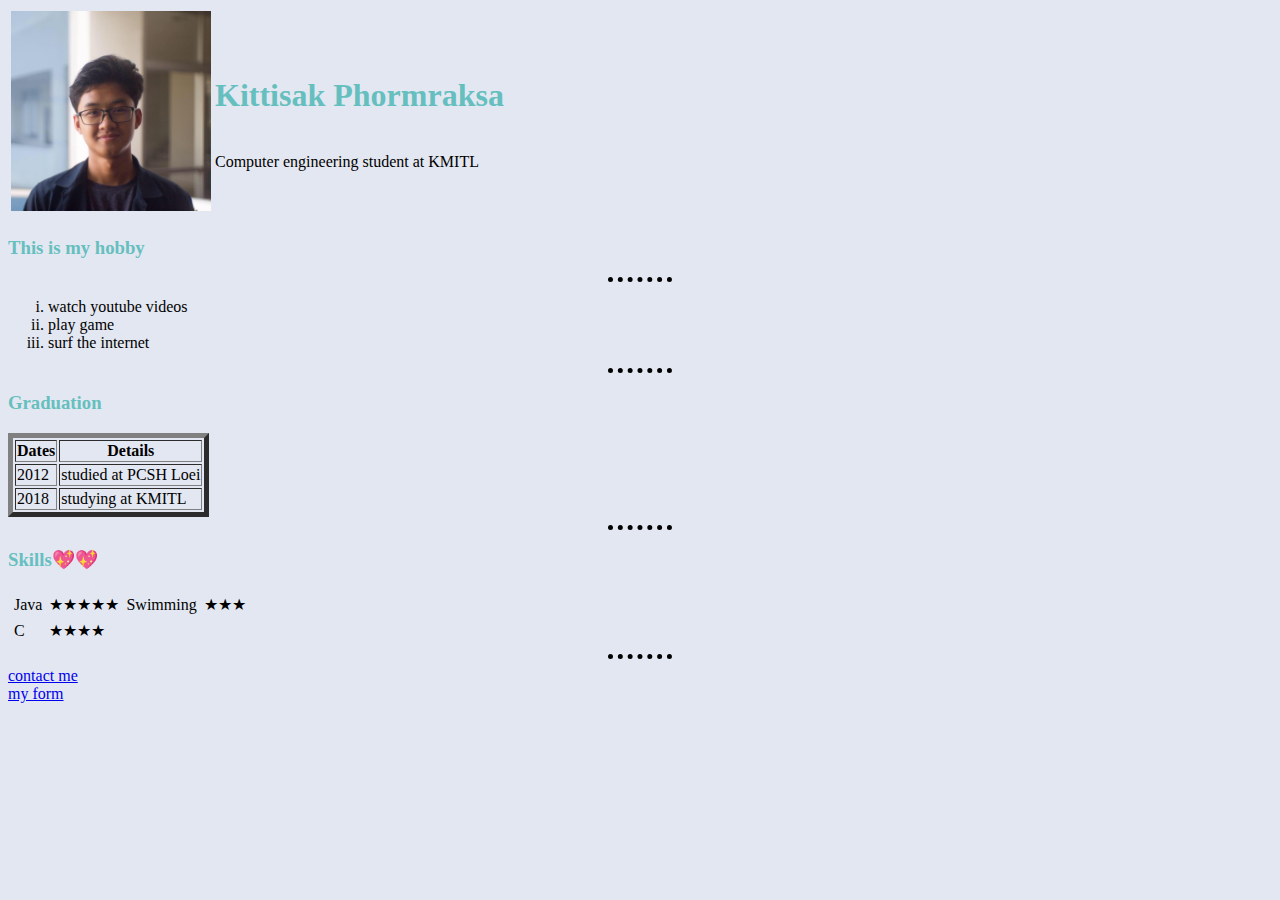
==== index.html @ aafb4157 "add external css" ====
<!DOCTYPE html>
<html>

<head>
    <meta charset="utf-8">
    <title>Hello HTML</title>
    <link rel="stylesheet" href="css/styles.css">
</head>

<body>
    <table>
        <tr>
            <td><img src="profile.jpg" alt="I'am Kittisak" width="200" height="200"></td>
            <td> <h1>Kittisak Phormraksa</h1>  <br> Computer engineering student at KMITL</td>
        </tr>


    </table>
    <h3>This is my hobby</h3>
    <hr>
    <ol type='i'>
        <li>watch youtube videos</li>
        <li>play game</li>
        <li>surf the internet</li>
    </ol>
    <hr>
    <h3>Graduation</h3>
    <table border="5">
        <thead>
            <tr>
                <th>Dates</th>
                <th>Details</th>
            </tr>
        </thead>
        <tbody>
            <tr>
                <td>2012</td>
                <td>studied at PCSH Loei</td>
            </tr>
            <tr>
                <td>2018</td>
                <td>studying at KMITL</td>
            </tr>
        </tbody>
    </table>
    <hr>
    <h3>Skills💖💖</h3>
    <table cellspacing="5">
        <tbody>
            <tr>
                <td>Java</td>
                <td>★★★★★</td>
                <td>Swimming</td>
                <td>★★★</td>
            </tr>
            <tr>
                <td>C</td>
                <td>★★★★</td>
            </tr>
        </tbody>
    </table>
    <hr>
    <a href="contact.html"> contact me</a><br>
    <a href="form.html"> my form </a>
</body>

</html>
---- css/styles.css ----
body {
     background-color: #e3e7f1;
 }

 hr {
     border-style: dotted none none;
     border-color: black;
     border-width: 5px;
     width: 5%;
 }

 h1{
     color: #66BFBF;
 }

  h3 {
      color: #66BFBF;
  }
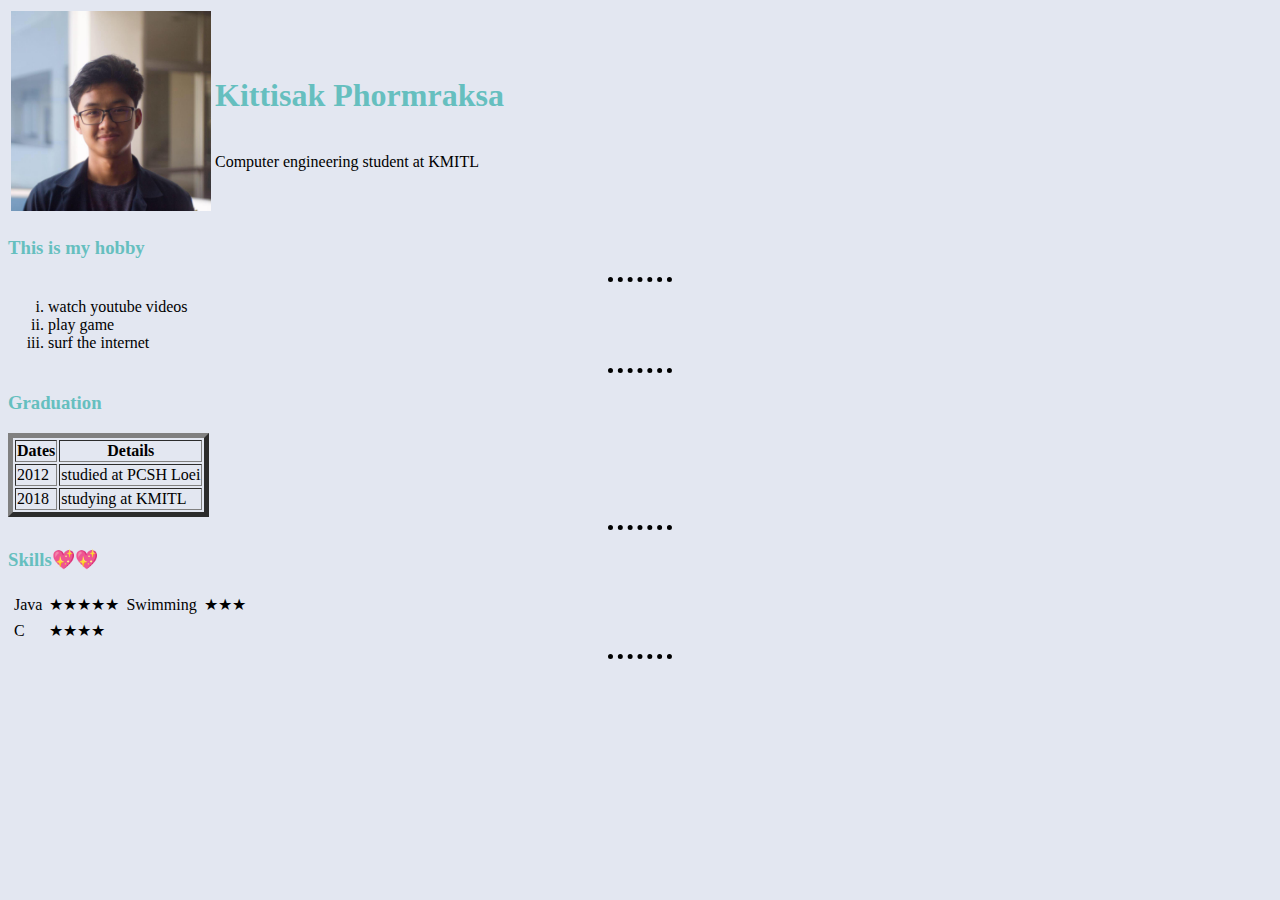
==== commit 0981cf5f: "remove contact" ====
--- a/index.html
+++ b/index.html
@@ -60,8 +60,7 @@
         </tbody>
     </table>
     <hr>
-    <a href="contact.html"> contact me</a><br>
-    <a href="form.html"> my form </a>
+
 </body>
 
 </html>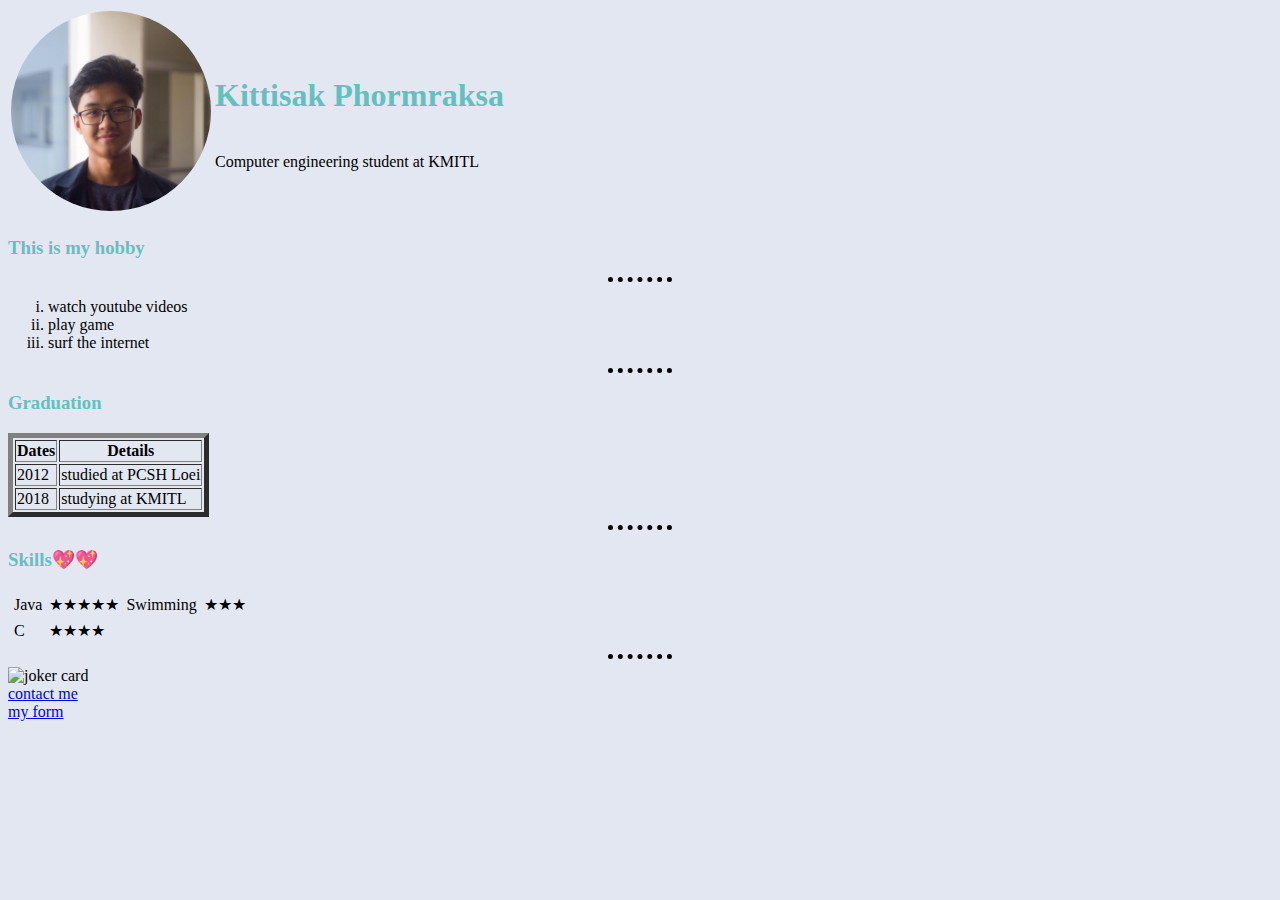
==== commit 9af9c228: "add more styles and joker card" ====
--- a/index.html
+++ b/index.html
@@ -10,7 +10,7 @@
 <body>
     <table>
         <tr>
-            <td><img src="profile.jpg" alt="I'am Kittisak" width="200" height="200"></td>
+            <td><img class="profile"src="profile.jpg" alt="I'am Kittisak" width="200" height="200"></td>
             <td> <h1>Kittisak Phormraksa</h1>  <br> Computer engineering student at KMITL</td>
         </tr>
 
@@ -60,7 +60,10 @@
         </tbody>
     </table>
     <hr>
-
+    <img src="https://emojipedia-us.s3.dualstack.us-west-1.amazonaws.com/thumbs/160/samsung/161/playing-card-black-joker_1f0cf.png"
+        alt="joker card"><br>
+    <a href="contact.html"> contact me</a><br>
+    <a href="form.html"> my form </a>
 </body>
 
 </html>--- a/css/styles.css
+++ b/css/styles.css
@@ -1,19 +1,26 @@
+body {
+    background-color: #e3e7f1;
+}
 
- body {
-     background-color: #e3e7f1;
- }
+hr {
+    border-style: dotted none none;
+    border-color: black;
+    border-width: 5px;
+    width: 5%;
+}
 
- hr {
-     border-style: dotted none none;
-     border-color: black;
-     border-width: 5px;
-     width: 5%;
- }
+h1 {
+    color: #66BFBF;
+}
 
- h1{
-     color: #66BFBF;
- }
+h3 {
+    color: #66BFBF;
+}
 
-  h3 {
-      color: #66BFBF;
-  }+img:hover{
+    background-color: gold;
+}
+
+.profile {
+    border-radius: 100%;
+}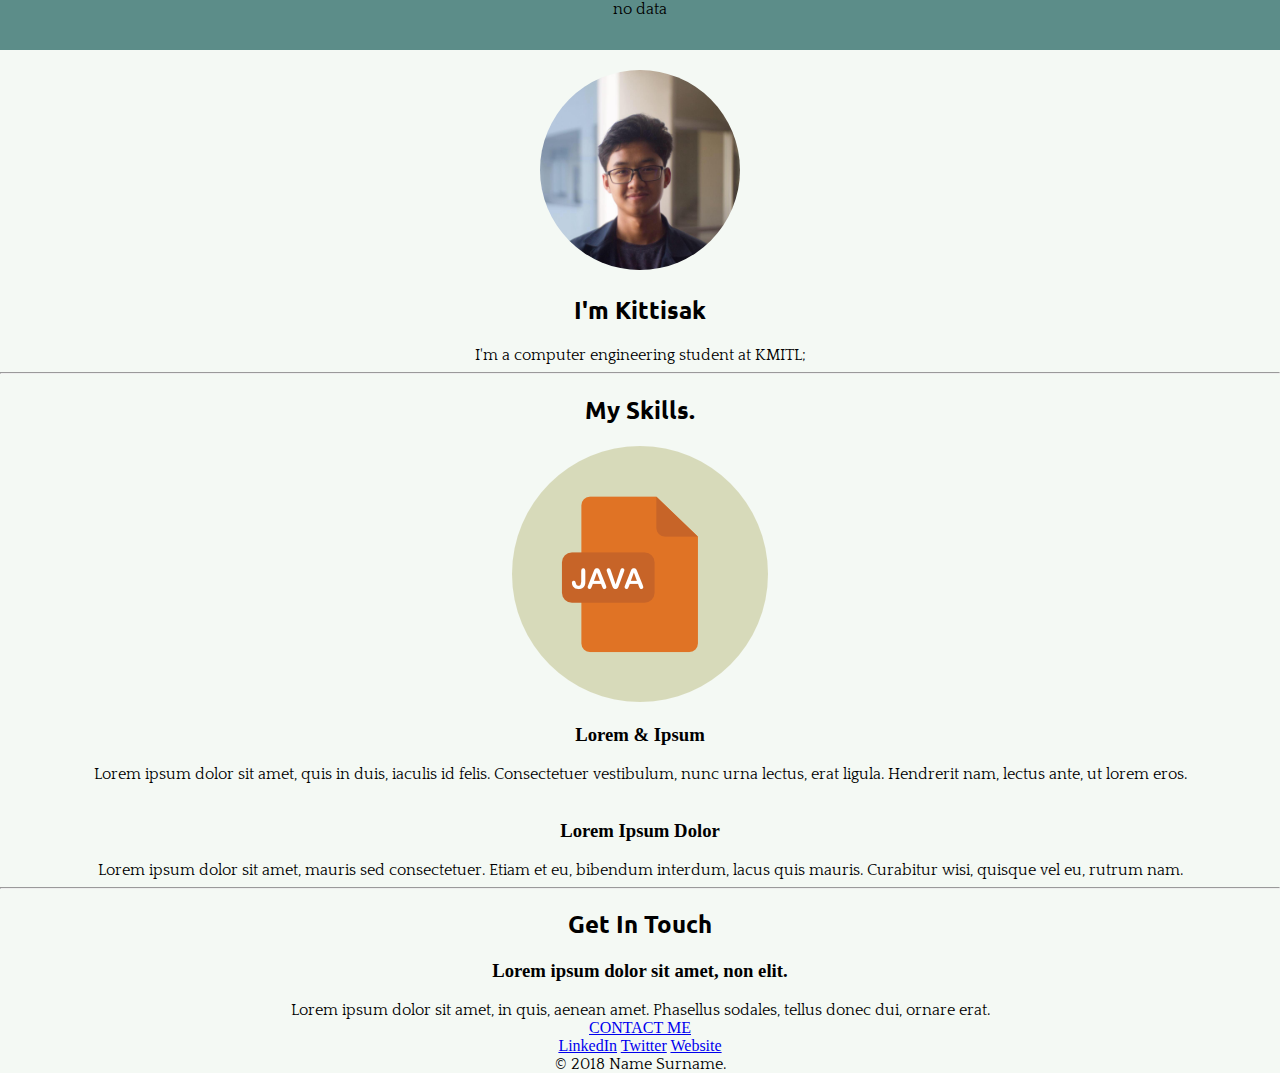
==== commit e2b9792b: "update new styles" ====
--- a/index.html
+++ b/index.html
@@ -3,67 +3,57 @@
 
 <head>
     <meta charset="utf-8">
-    <title>Hello HTML</title>
+    <title>Kittisak</title>
     <link rel="stylesheet" href="css/styles.css">
+    <link rel="shortcut icon" href="batmanFavicon.ico">
+    <link href="https://fonts.googleapis.com/css?family=Quattrocento|Ubuntu" rel="stylesheet">
 </head>
 
 <body>
-    <table>
-        <tr>
-            <td><img class="profile"src="profile.jpg" alt="I'am Kittisak" width="200" height="200"></td>
-            <td> <h1>Kittisak Phormraksa</h1>  <br> Computer engineering student at KMITL</td>
-        </tr>
+    <div class="top-container">
+        <p>no data</p>
+    </div>
+    <div class="middle-container">
+        <div class="profile">
+            <img id="myprofile" src="images/profile.jpg" alt="my profile picture">
+            <h2>I'm Kittisak</h2>
+            <p>I'm a computer engineering student at KMITL;
+            </p>
+        </div>
+        <hr>
+        <div class="skills">
+            <h2>My Skills.</h2>
+            <div class="skill-row">
+                <img class="java" src="java.png" alt="">
+                <h3>Lorem & Ipsum</h3>
+                <p>Lorem ipsum dolor sit amet, quis in duis, iaculis id felis. Consectetuer vestibulum, nunc urna
+                    lectus,
+                    erat ligula. Hendrerit nam, lectus ante, ut lorem eros.</p>
+            </div>
+            <div class="skill-row">
+                <img class="" src="" alt="">
+                <h3>Lorem Ipsum Dolor</h3>
+                <p>Lorem ipsum dolor sit amet, mauris sed consectetuer. Etiam et eu, bibendum interdum, lacus quis
+                    mauris.
+                    Curabitur wisi, quisque vel eu, rutrum nam.</p>
+            </div>
+        </div>
+        <hr>
+        <div class="contact-me">
+            <h2>Get In Touch</h2>
+            <h3>Lorem ipsum dolor sit amet, non elit.</h3>
+            <p>Lorem ipsum dolor sit amet, in quis, aenean amet. Phasellus sodales, tellus donec dui, ornare erat.</p>
+            <a class="btn" href="mailto:name@email.com">CONTACT ME</a>
+        </div>
+    </div>
 
 
-    </table>
-    <h3>This is my hobby</h3>
-    <hr>
-    <ol type='i'>
-        <li>watch youtube videos</li>
-        <li>play game</li>
-        <li>surf the internet</li>
-    </ol>
-    <hr>
-    <h3>Graduation</h3>
-    <table border="5">
-        <thead>
-            <tr>
-                <th>Dates</th>
-                <th>Details</th>
-            </tr>
-        </thead>
-        <tbody>
-            <tr>
-                <td>2012</td>
-                <td>studied at PCSH Loei</td>
-            </tr>
-            <tr>
-                <td>2018</td>
-                <td>studying at KMITL</td>
-            </tr>
-        </tbody>
-    </table>
-    <hr>
-    <h3>Skills💖💖</h3>
-    <table cellspacing="5">
-        <tbody>
-            <tr>
-                <td>Java</td>
-                <td>★★★★★</td>
-                <td>Swimming</td>
-                <td>★★★</td>
-            </tr>
-            <tr>
-                <td>C</td>
-                <td>★★★★</td>
-            </tr>
-        </tbody>
-    </table>
-    <hr>
-    <img src="https://emojipedia-us.s3.dualstack.us-west-1.amazonaws.com/thumbs/160/samsung/161/playing-card-black-joker_1f0cf.png"
-        alt="joker card"><br>
-    <a href="contact.html"> contact me</a><br>
-    <a href="form.html"> my form </a>
+    <div class="bottom-container">
+        <a class="footer-link" href="https://www.linkedin.com/">LinkedIn</a>
+        <a class="footer-link" href="https://twitter.com/">Twitter</a>
+        <a class="footer-link" href="https://www.appbrewery.co/">Website</a>
+        <p>© 2018 Name Surname.</p>
+    </div>
 </body>
 
 </html>--- a/css/styles.css
+++ b/css/styles.css
@@ -1,26 +1,30 @@
 body {
-    background-color: #e3e7f1;
+    margin: 0px;
+    text-align: center;
+    background-color: #f4f9f4;
 }
 
-hr {
-    border-style: dotted none none;
-    border-color: black;
-    border-width: 5px;
-    width: 5%;
+h2 {
+    font-family: 'Ubuntu', sans-serif;
 }
 
-h1 {
-    color: #66BFBF;
+p{
+    font-family: 'Quattrocento', serif;
+    margin: 0px;
 }
 
-h3 {
-    color: #66BFBF;
+img {}
+
+#myprofile {
+    border-radius: 100%;
+    margin-top: 20px;
+    height: 200px;
 }
 
-img:hover{
-    background-color: gold;
-}
+.top-container{
+    background-color: #5c8d89;
+    height: 50px;
+    margin: 0px 0px 0px 0px;
+    
 
-.profile {
-    border-radius: 100%;
 }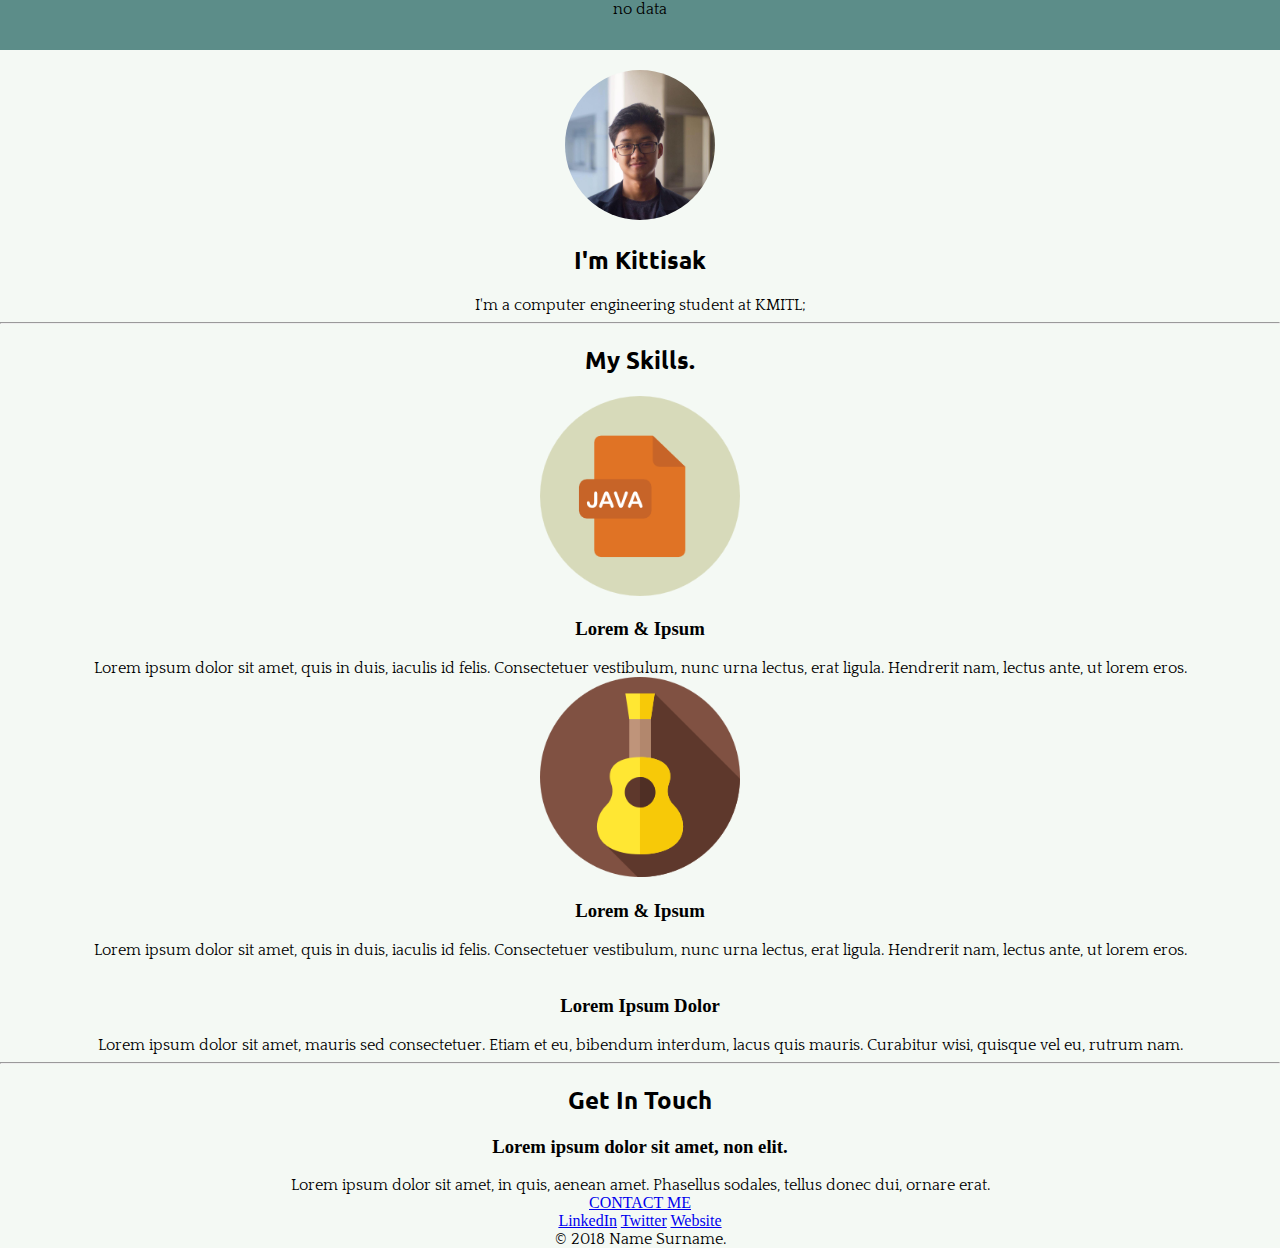
==== commit 69402c04: "add some skills" ====
--- a/index.html
+++ b/index.html
@@ -24,7 +24,12 @@
         <div class="skills">
             <h2>My Skills.</h2>
             <div class="skill-row">
-                <img class="java" src="java.png" alt="">
+                <img class="skill-pics" src="images/java.png" alt="java">
+                <h3>Lorem & Ipsum</h3>
+                <p>Lorem ipsum dolor sit amet, quis in duis, iaculis id felis. Consectetuer vestibulum, nunc urna
+                    lectus,
+                    erat ligula. Hendrerit nam, lectus ante, ut lorem eros.</p>
+                <img class="skill-pics" src="images/guitar.png" alt="">
                 <h3>Lorem & Ipsum</h3>
                 <p>Lorem ipsum dolor sit amet, quis in duis, iaculis id felis. Consectetuer vestibulum, nunc urna
                     lectus,
@@ -43,7 +48,7 @@
             <h2>Get In Touch</h2>
             <h3>Lorem ipsum dolor sit amet, non elit.</h3>
             <p>Lorem ipsum dolor sit amet, in quis, aenean amet. Phasellus sodales, tellus donec dui, ornare erat.</p>
-            <a class="btn" href="mailto:name@email.com">CONTACT ME</a>
+            <a class="btn" href="mailto:dnjooiopa@email.com">CONTACT ME</a>
         </div>
     </div>
 
--- a/css/styles.css
+++ b/css/styles.css
@@ -13,12 +13,10 @@
     margin: 0px;
 }
 
-img {}
-
 #myprofile {
     border-radius: 100%;
     margin-top: 20px;
-    height: 200px;
+    height: 150px;
 }
 
 .top-container{
@@ -26,5 +24,8 @@
     height: 50px;
     margin: 0px 0px 0px 0px;
     
+}
 
+.skill-pics{
+    height: 200px;
 }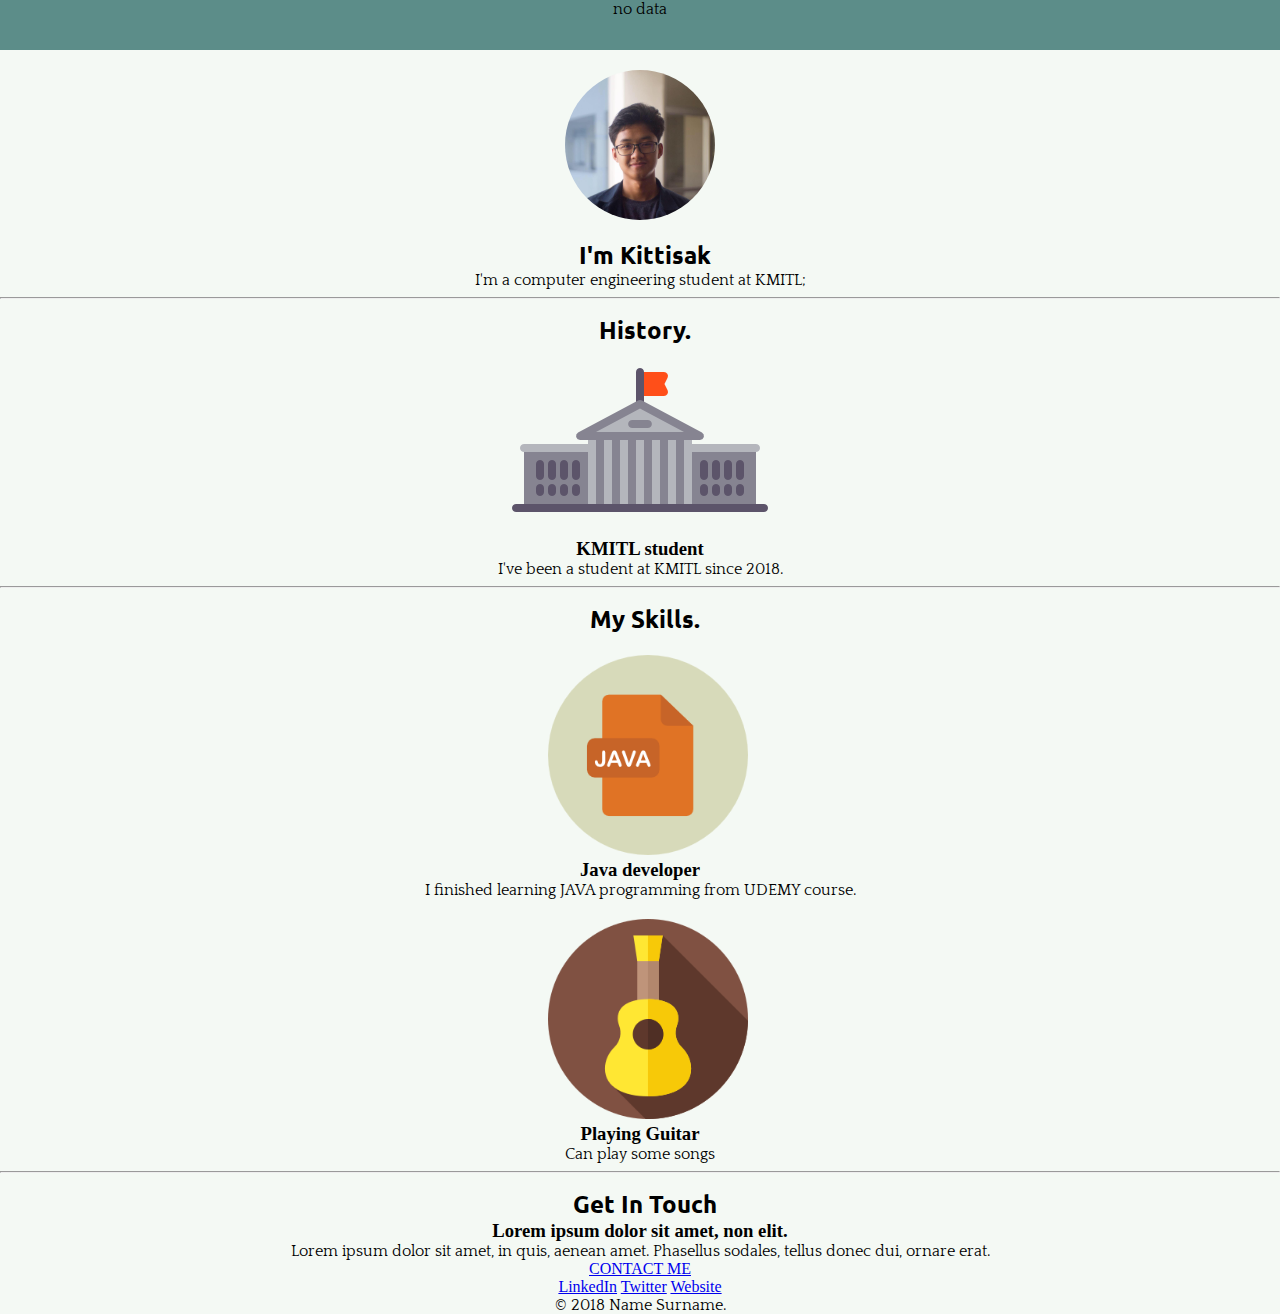
==== commit f11a5ea5: "Edit layout" ====
--- a/index.html
+++ b/index.html
@@ -21,28 +21,28 @@
             </p>
         </div>
         <hr>
+
+        <div class="history">
+            <h2>History.</h2>
+            <div class="history-row">
+                <img class="history-pics" src="images/university.png" alt="university">
+                <h3>KMITL student</h3>
+                <p>I've been a student at KMITL since 2018.</p>
+            </div>
+        </div>
+        <hr>
         <div class="skills">
             <h2>My Skills.</h2>
             <div class="skill-row">
                 <img class="skill-pics" src="images/java.png" alt="java">
-                <h3>Lorem & Ipsum</h3>
-                <p>Lorem ipsum dolor sit amet, quis in duis, iaculis id felis. Consectetuer vestibulum, nunc urna
-                    lectus,
-                    erat ligula. Hendrerit nam, lectus ante, ut lorem eros.</p>
+                <h3>Java developer</h3>
+                <p>I finished learning JAVA programming from UDEMY course.</p>
                 <img class="skill-pics" src="images/guitar.png" alt="">
-                <h3>Lorem & Ipsum</h3>
-                <p>Lorem ipsum dolor sit amet, quis in duis, iaculis id felis. Consectetuer vestibulum, nunc urna
-                    lectus,
-                    erat ligula. Hendrerit nam, lectus ante, ut lorem eros.</p>
-            </div>
-            <div class="skill-row">
-                <img class="" src="" alt="">
-                <h3>Lorem Ipsum Dolor</h3>
-                <p>Lorem ipsum dolor sit amet, mauris sed consectetuer. Etiam et eu, bibendum interdum, lacus quis
-                    mauris.
-                    Curabitur wisi, quisque vel eu, rutrum nam.</p>
+                <h3>Playing Guitar</h3>
+                <p>Can play some songs</p>
             </div>
         </div>
+
         <hr>
         <div class="contact-me">
             <h2>Get In Touch</h2>
@@ -55,7 +55,7 @@
 
     <div class="bottom-container">
         <a class="footer-link" href="https://www.linkedin.com/">LinkedIn</a>
-        <a class="footer-link" href="https://twitter.com/">Twitter</a>
+        <a class="footer-link" href="https://www.facebook.com/sagemodes2">Twitter</a>
         <a class="footer-link" href="https://www.appbrewery.co/">Website</a>
         <p>© 2018 Name Surname.</p>
     </div>
--- a/css/styles.css
+++ b/css/styles.css
@@ -6,6 +6,11 @@
 
 h2 {
     font-family: 'Ubuntu', sans-serif;
+    margin: 15px 0px 0px 10px;
+}
+
+h3{
+    margin: 0px;
 }
 
 p{
@@ -28,4 +33,14 @@
 
 .skill-pics{
     height: 200px;
+    margin: 20px 0px 0px 15px;
+}
+
+.skill-row{
+    width: 50%;
+    margin: auto;
+}
+
+.history-pics{
+    margin-bottom: 0px;
 }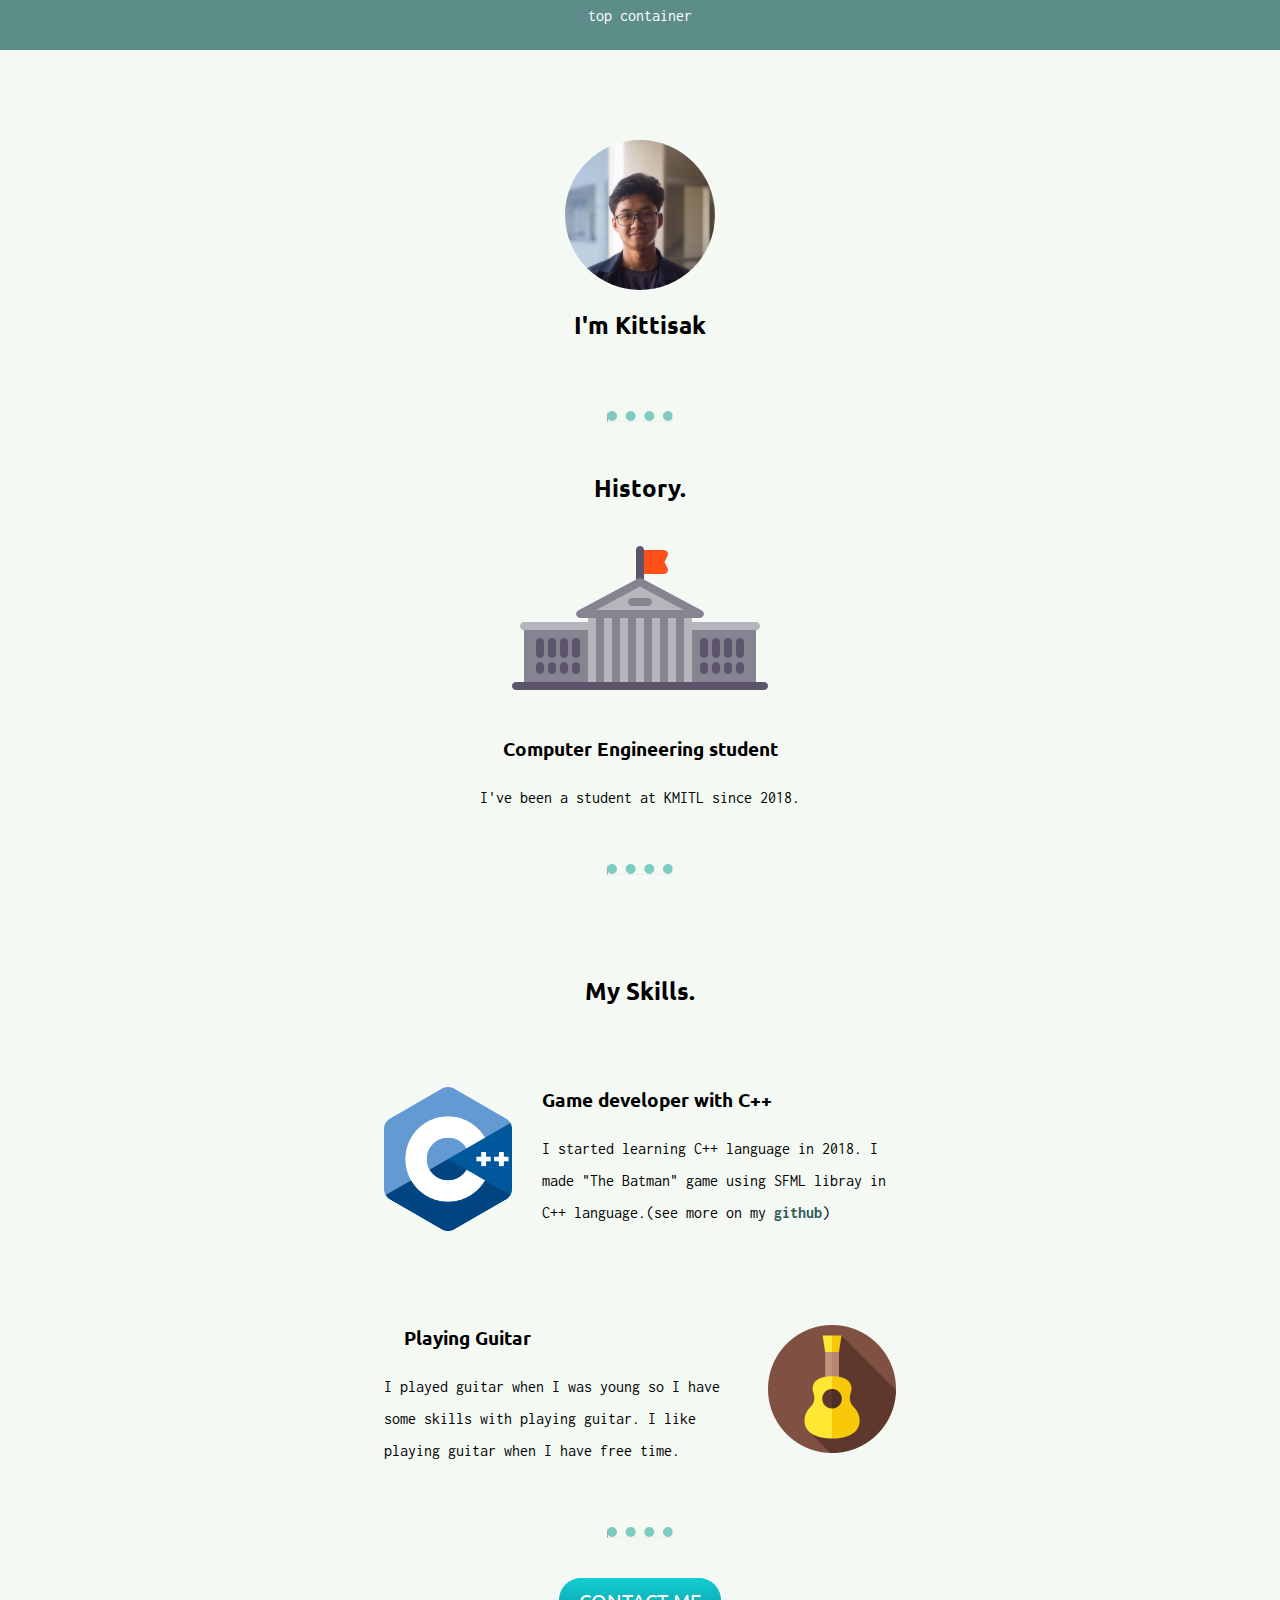
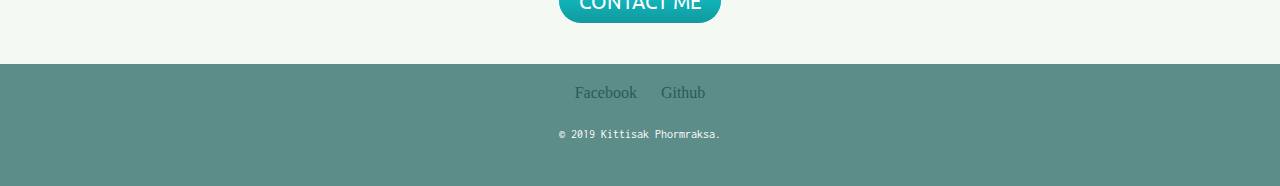
==== commit c0475a30: "edit bottom container" ====
--- a/index.html
+++ b/index.html
@@ -6,19 +6,17 @@
     <title>Kittisak</title>
     <link rel="stylesheet" href="css/styles.css">
     <link rel="shortcut icon" href="batmanFavicon.ico">
-    <link href="https://fonts.googleapis.com/css?family=Quattrocento|Ubuntu" rel="stylesheet">
+    <link href="https://fonts.googleapis.com/css?family=Quattrocento|Ubuntu|Inconsolata" rel="stylesheet">
 </head>
 
 <body>
     <div class="top-container">
-        <p>no data</p>
+        <p class="top-container-describtion">top container</p>
     </div>
     <div class="middle-container">
         <div class="profile">
             <img id="myprofile" src="images/profile.jpg" alt="my profile picture">
             <h2>I'm Kittisak</h2>
-            <p>I'm a computer engineering student at KMITL;
-            </p>
         </div>
         <hr>
 
@@ -26,38 +24,36 @@
             <h2>History.</h2>
             <div class="history-row">
                 <img class="history-pics" src="images/university.png" alt="university">
-                <h3>KMITL student</h3>
+                <h3>Computer Engineering student</h3>
                 <p>I've been a student at KMITL since 2018.</p>
             </div>
         </div>
         <hr>
         <div class="skills">
-            <h2>My Skills.</h2>
+            <h2 class = "my-skill">My Skills.</h2>
             <div class="skill-row">
-                <img class="skill-pics" src="images/java.png" alt="java">
-                <h3>Java developer</h3>
-                <p>I finished learning JAVA programming from UDEMY course.</p>
-                <img class="skill-pics" src="images/guitar.png" alt="">
+                <img class="cpp-img" src="images/cpp.png" alt="c++">
+                <h3>Game developer with C++</h3>
+                <p>I started learning C++ language in 2018. I made "The Batman" game using SFML libray in C++
+                    language.(see more on my <a class="middle-link" href="https://github.com/dnjooiopa"><strong>github</strong></a>)
+                </p>
+                <br><br>
+            </div>
+             <div class="skill-row">
+                <img class="guitar-img" src="images/guitar.png" alt="guitar">
                 <h3>Playing Guitar</h3>
-                <p>Can play some songs</p>
+                <p>I played guitar when I was young so  I have some skills with playing guitar. I like playing guitar when I have free time.</p>
             </div>
         </div>
-
         <hr>
         <div class="contact-me">
-            <h2>Get In Touch</h2>
-            <h3>Lorem ipsum dolor sit amet, non elit.</h3>
-            <p>Lorem ipsum dolor sit amet, in quis, aenean amet. Phasellus sodales, tellus donec dui, ornare erat.</p>
-            <a class="btn" href="mailto:dnjooiopa@email.com">CONTACT ME</a>
+            <a class="butn" href="mailto:dnjooiopa@email.com">CONTACT ME</a>
         </div>
     </div>
-
-
     <div class="bottom-container">
-        <a class="footer-link" href="https://www.linkedin.com/">LinkedIn</a>
-        <a class="footer-link" href="https://www.facebook.com/sagemodes2">Twitter</a>
-        <a class="footer-link" href="https://www.appbrewery.co/">Website</a>
-        <p>© 2018 Name Surname.</p>
+        <a class="footer-link" href="https://www.facebook.com/sagemodes2">Facebook</a>
+        <a class="footer-link" href="https://github.com/dnjooiopa">Github</a>
+        <p class="copyright">© 2019 Kittisak Phormraksa.</p>
     </div>
 </body>
 
--- a/css/styles.css
+++ b/css/styles.css
@@ -6,16 +6,38 @@
 
 h2 {
     font-family: 'Ubuntu', sans-serif;
-    margin: 15px 0px 0px 10px;
+    margin: 15px 0px 5px 0px;
 }
 
 h3{
-    margin: 0px;
+     font-family: 'Ubuntu', sans-serif;
+    margin: 20px;
+}
+
+hr{
+    width: 5%;
+    margin: 50px auto 50px auto;
+    border-top: 10px dotted #47b8abb0;
 }
 
 p{
-    font-family: 'Quattrocento', serif;
+    font-family: 'Inconsolata', monospace;
     margin: 0px;
+    line-height: 2;
+}
+
+a{
+    color: #2d5a56;
+    margin: 10px 10px;
+    text-decoration: none;
+}
+
+a:hover{
+    color: #EAF6F6;
+}
+
+.profile{
+    margin: 70px;
 }
 
 #myprofile {
@@ -31,16 +53,87 @@
     
 }
 
-.skill-pics{
-    height: 200px;
-    margin: 20px 0px 0px 15px;
+.top-container-describtion{
+    color: white;
+}
+
+.bottom-container{
+    background-color: #5c8d89;
+    padding: 20px 0px 20px 0px;
+}
+
+.cpp-img{
+    width: 25%;
+    margin-right: 30px;
+    float: left;
+}
+
+.guitar-img {
+    width: 25%;
+    margin-left: 30px;
+    float: right;
 }
 
 .skill-row{
-    width: 50%;
-    margin: auto;
+    width: 40%;
+    margin: 50px auto 60px auto;
+    text-align: left;
 }
 
 .history-pics{
     margin-bottom: 0px;
+}
+
+.history-row{
+    width: 50%;
+    margin: 20px auto 20px auto;
+}
+
+.my-skill{
+    margin: 100px auto 80px auto;
+}
+
+.butn{
+    background: #11cdd4;
+    background-image: -webkit-linear-gradient(top, #11cdd4, #11999e);
+    background-image: -moz-linear-gradient(top, #11cdd4, #11999e);
+    background-image: -ms-linear-gradient(top, #11cdd4, #11999e);
+    background-image: -o-linear-gradient(top, #11cdd4, #11999e);
+    background-image: linear-gradient(to bottom, #11cdd4, #11999e);
+    -webkit-border-radius: 28;
+    -moz-border-radius: 28;
+    border-radius: 28px;
+    font-family: 'Ubuntu',sans-serif;
+    color: #ffffff;
+    font-size: 20px;
+    padding: 10px 20px 10px 20px;
+    text-decoration: none;
+}
+
+.butn:hover{
+    background: #30e3cb;
+    background-image: -webkit-linear-gradient(top, #30e3cb, #2bc4ad);
+    background-image: -moz-linear-gradient(top, #30e3cb, #2bc4ad);
+    background-image: -ms-linear-gradient(top, #30e3cb, #2bc4ad);
+    background-image: -o-linear-gradient(top, #30e3cb, #2bc4ad);
+    background-image: linear-gradient(to bottom, #30e3cb, #2bc4ad);
+    text-decoration: none;
+}
+
+.contact-me{
+    margin: 50px;
+}
+
+.middle-link{
+    margin: 0px;
+}
+
+.middle-link:hover{
+    color: blue;
+}
+
+.copyright{
+    color: white;
+    font-size: 0.75rem;
+    padding: 20px 0;
 }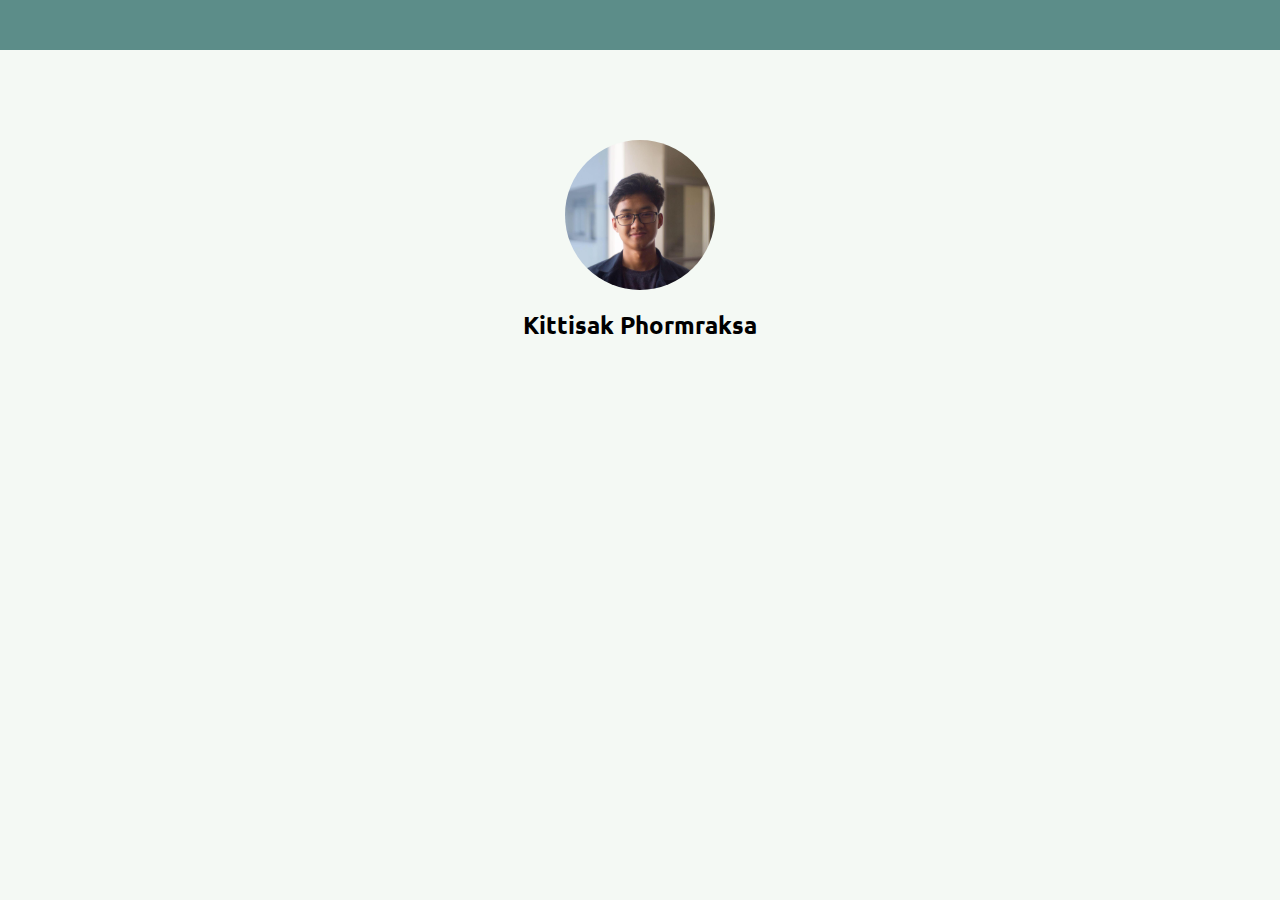
==== commit 5e53b9da: "edit for software-dev assignment" ====
--- a/index.html
+++ b/index.html
@@ -11,49 +11,13 @@
 
 <body>
     <div class="top-container">
-        <p class="top-container-describtion">top container</p>
+        <p class="top-container-describtion"></p>
     </div>
     <div class="middle-container">
         <div class="profile">
             <img id="myprofile" src="images/profile.jpg" alt="my profile picture">
-            <h2>I'm Kittisak</h2>
+            <h2>Kittisak Phormraksa</h2>
         </div>
-        <hr>
-
-        <div class="history">
-            <h2>History.</h2>
-            <div class="history-row">
-                <img class="history-pics" src="images/university.png" alt="university">
-                <h3>Computer Engineering student</h3>
-                <p>I've been a student at KMITL since 2018.</p>
-            </div>
-        </div>
-        <hr>
-        <div class="skills">
-            <h2 class = "my-skill">My Skills.</h2>
-            <div class="skill-row">
-                <img class="cpp-img" src="images/cpp.png" alt="c++">
-                <h3>Game developer with C++</h3>
-                <p>I started learning C++ language in 2018. I made "The Batman" game using SFML libray in C++
-                    language.(see more on my <a class="middle-link" href="https://github.com/dnjooiopa"><strong>github</strong></a>)
-                </p>
-                <br><br>
-            </div>
-             <div class="skill-row">
-                <img class="guitar-img" src="images/guitar.png" alt="guitar">
-                <h3>Playing Guitar</h3>
-                <p>I played guitar when I was young so  I have some skills with playing guitar. I like playing guitar when I have free time.</p>
-            </div>
-        </div>
-        <hr>
-        <div class="contact-me">
-            <a class="butn" href="mailto:dnjooiopa@email.com">CONTACT ME</a>
-        </div>
-    </div>
-    <div class="bottom-container">
-        <a class="footer-link" href="https://www.facebook.com/sagemodes2">Facebook</a>
-        <a class="footer-link" href="https://github.com/dnjooiopa">Github</a>
-        <p class="copyright">© 2019 Kittisak Phormraksa.</p>
     </div>
 </body>
 
